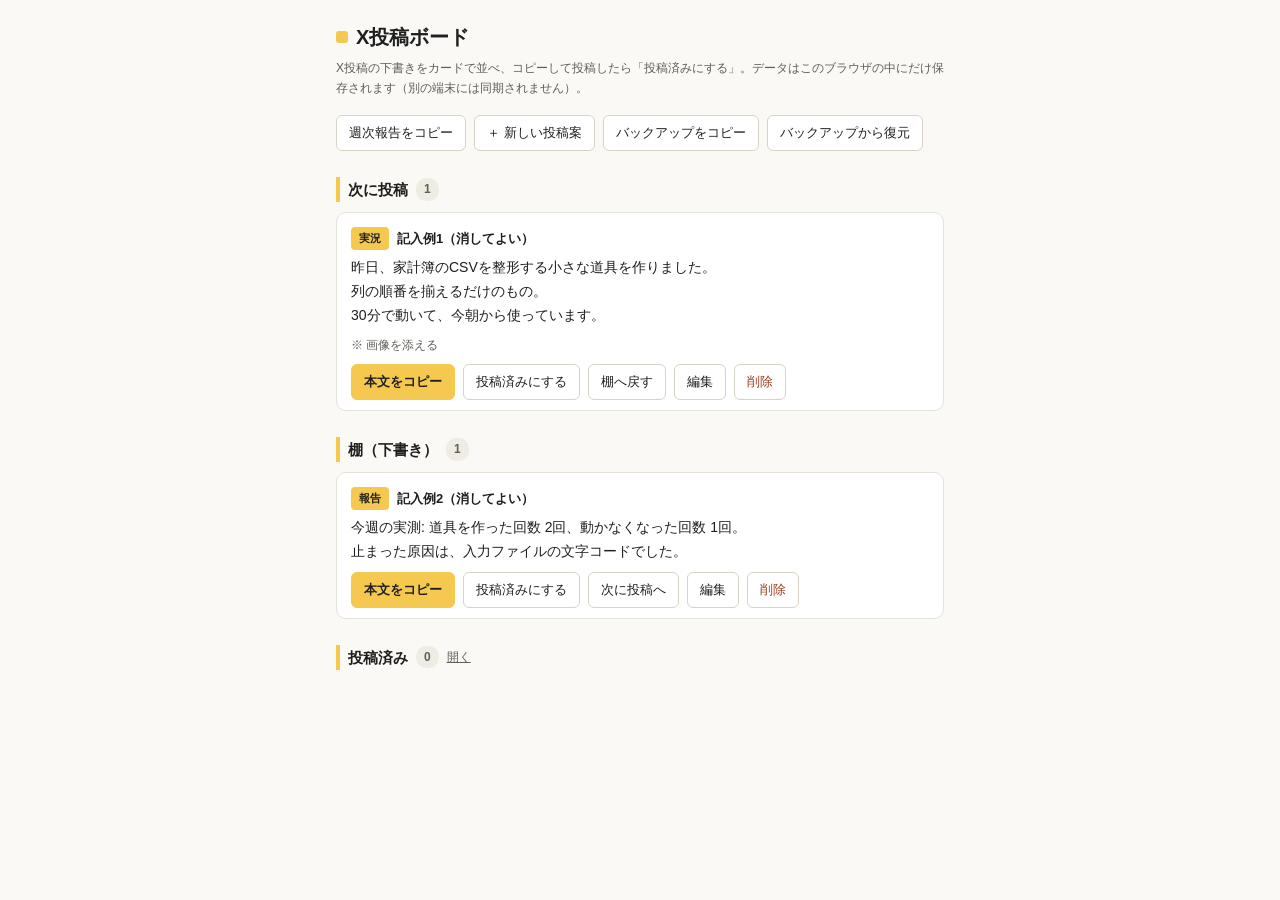
==== tools/x-board-v1/index.html @ 754b6269 "x-board-v1: X投稿ボード v1（HTML 1枚・index.html／README）・README の道具一覧に3本目を追加" ====
<!DOCTYPE html>
<html lang="ja">
<head>
<meta charset="UTF-8">
<meta name="viewport" content="width=device-width, initial-scale=1">
<meta name="robots" content="noindex, nofollow">
<title>X投稿ボード（下書きの置き場）</title>
<style>
  :root { --yellow:#f5c94f; --ink:#1f1f1f; --sub:#5f5f59; --line:#e5e2d9; --bg:#faf9f5; }
  * { box-sizing:border-box; }
  body { font-family:"Helvetica Neue","Hiragino Kaku Gothic ProN",Meiryo,sans-serif;
         background:var(--bg); color:var(--ink); margin:0; padding:20px 16px 64px;
         max-width:640px; margin-inline:auto; line-height:1.7; }
  h1 { font-size:20px; font-weight:800; margin:0; display:flex; align-items:center; gap:8px; }
  h1::before { content:""; width:12px; height:12px; background:var(--yellow); border-radius:3px; }
  .lead { font-size:12px; color:var(--sub); margin:4px 0 16px; }
  h2 { font-size:15px; font-weight:800; border-left:4px solid var(--yellow); padding-left:8px;
       margin:26px 0 10px; display:flex; align-items:center; gap:8px; }
  h2 .cnt { font-size:12px; background:#efece3; color:var(--sub); border-radius:10px; padding:1px 8px; }
  h2 .tgl { font-size:12px; color:var(--sub); font-weight:400; cursor:pointer; text-decoration:underline; }
  .card { background:#fff; border:1px solid var(--line); border-radius:10px; padding:14px 14px 10px; margin-bottom:12px; }
  .meta { display:flex; align-items:center; gap:8px; flex-wrap:wrap; margin-bottom:6px; }
  .type { background:var(--yellow); font-size:11px; font-weight:700; padding:2px 8px; border-radius:4px; }
  .ttl { font-size:13px; font-weight:700; }
  .date { font-size:11px; color:var(--sub); }
  .body { white-space:pre-wrap; font-size:14px; margin:4px 0 8px; }
  .note { font-size:12px; color:var(--sub); margin:0 0 8px; }
  .row { display:flex; gap:8px; flex-wrap:wrap; }
  button { font-size:13px; padding:8px 12px; border-radius:6px; border:1px solid #d7d3c7;
           background:#fff; color:var(--ink); cursor:pointer; }
  button.pri { background:var(--yellow); border-color:var(--yellow); font-weight:700; }
  button.danger { color:#993c1d; }
  textarea, input, select { width:100%; font-size:14px; font-family:inherit; line-height:1.7;
           border:1px solid #d7d3c7; border-radius:6px; padding:8px; }
  select { width:auto; }
  .addbox { background:#fff; border:1px dashed #d7d3c7; border-radius:10px; padding:14px; margin-bottom:20px; }
  .addbox > * + * { margin-top:8px; }
  .toolbar { display:flex; gap:8px; flex-wrap:wrap; margin-bottom:8px; }
  .empty { font-size:13px; color:var(--sub); }
  .toast { position:fixed; bottom:18px; left:50%; transform:translateX(-50%);
           background:var(--ink); color:#fff; font-size:13px; padding:8px 16px;
           border-radius:20px; opacity:0; transition:opacity .2s; pointer-events:none; }
  .toast.show { opacity:1; }
  .hidden { display:none; }
</style>
</head>
<body>
<h1>X投稿ボード</h1>
<p class="lead">X投稿の下書きをカードで並べ、コピーして投稿したら「投稿済みにする」。データはこのブラウザの中にだけ保存されます（別の端末には同期されません）。</p>

<div class="toolbar">
  <button id="btnWeekly">週次報告をコピー</button>
  <button id="btnAdd">＋ 新しい投稿案</button>
  <button id="btnBackup">バックアップをコピー</button>
  <button id="btnRestore">バックアップから復元</button>
</div>

<div id="addBox" class="addbox hidden">
  <input id="newTitle" placeholder="見出し（例: DBを作った話）">
  <select id="newType">
    <option>実況</option><option>報告</option><option>解説</option><option>問い</option>
  </select>
  <textarea id="newText" rows="5" placeholder="投稿文（下書きでOK）"></textarea>
  <button class="pri" id="btnCommitAdd">棚に追加</button>
</div>

<div id="restoreBox" class="addbox hidden">
  <textarea id="restoreText" rows="4" placeholder="バックアップ文字列を貼り付けて「復元する」"></textarea>
  <button class="pri" id="btnCommitRestore">復元する（現在のデータを上書き）</button>
</div>

<h2>次に投稿 <span class="cnt" id="cQueue"></span></h2>
<div id="secQueue"></div>

<h2>棚（下書き） <span class="cnt" id="cStock"></span></h2>
<div id="secStock"></div>

<h2>投稿済み <span class="cnt" id="cDone"></span> <span class="tgl" id="tglDone">開く</span></h2>
<div id="secDone" class="hidden"></div>

<div class="toast" id="toast"></div>

<script>
const KEY = "xboard-v1";   // ブラウザ内の保存キー。変えると別の置き場になる
const SEED = [
 {id:"p1",type:"実況",title:"記入例1（消してよい）",status:"queue",note:"画像を添える",
  text:"昨日、家計簿のCSVを整形する小さな道具を作りました。\n列の順番を揃えるだけのもの。\n30分で動いて、今朝から使っています。"},
 {id:"p2",type:"報告",title:"記入例2（消してよい）",status:"stock",note:"",
  text:"今週の実測: 道具を作った回数 2回、動かなくなった回数 1回。\n止まった原因は、入力ファイルの文字コードでした。"}
];
let posts, editingId = null;
function load(){ try{ posts = JSON.parse(localStorage.getItem(KEY)) || SEED; }catch(e){ posts = SEED; } }
function save(){ try{ localStorage.setItem(KEY, JSON.stringify(posts)); }catch(e){ toast("保存に失敗しました"); } render(); }
function jst(){ return new Date(Date.now()+9*3600*1000).toISOString().slice(0,10); }
function toast(msg){ const t=document.getElementById("toast"); t.textContent=msg; t.classList.add("show");
  setTimeout(()=>t.classList.remove("show"),1500); }
function copyText(s, msg){
  const ok=()=>toast(msg||"コピーしました");
  if(navigator.clipboard&&navigator.clipboard.writeText){ navigator.clipboard.writeText(s).then(ok).catch(()=>fb(s,ok)); }
  else fb(s,ok);
}
function fb(s,ok){ const ta=document.createElement("textarea"); ta.value=s; document.body.appendChild(ta);
  ta.select(); try{ document.execCommand("copy"); ok(); }catch(e){ toast("コピーできませんでした"); }
  document.body.removeChild(ta); }
function esc(s){ return s.replace(/[&<>"]/g,c=>({"&":"&amp;","<":"&lt;",">":"&gt;",'"':"&quot;"}[c])); }
function card(p){
  const d=document.createElement("div"); d.className="card";
  if(editingId===p.id){
    d.innerHTML=`<div class="meta"><span class="type">${esc(p.type)}</span><span class="ttl">${esc(p.title)}</span></div>
      <textarea rows="6" id="editTa">${esc(p.text)}</textarea>
      <div class="row" style="margin-top:8px">
        <button class="pri" data-act="saveEdit">保存</button>
        <button data-act="cancelEdit">やめる</button></div>`;
  } else {
    d.innerHTML=`<div class="meta"><span class="type">${esc(p.type)}</span><span class="ttl">${esc(p.title)}</span>
      ${p.doneAt?`<span class="date">投稿日 ${p.doneAt}</span>`:""}</div>
      <p class="body">${esc(p.text)}</p>
      ${p.note?`<p class="note">※ ${esc(p.note)}</p>`:""}
      <div class="row">
        <button class="pri" data-act="copy">本文をコピー</button>
        ${p.status!=="done"?`<button data-act="done">投稿済みにする</button>`:""}
        ${p.status==="stock"?`<button data-act="toQueue">次に投稿へ</button>`:""}
        ${p.status==="queue"?`<button data-act="toStock">棚へ戻す</button>`:""}
        ${p.status==="done"?`<button data-act="unDone">棚に戻す</button>`:""}
        <button data-act="edit">編集</button>
        <button class="danger" data-act="del">削除</button>
      </div>`;
  }
  d.addEventListener("click",e=>{
    const act=e.target.dataset&&e.target.dataset.act; if(!act) return;
    if(act==="copy") copyText(p.text);
    if(act==="done"){ p.status="done"; p.doneAt=jst(); save(); }
    if(act==="unDone"){ p.status="stock"; delete p.doneAt; save(); }
    if(act==="toQueue"){ p.status="queue"; save(); }
    if(act==="toStock"){ p.status="stock"; save(); }
    if(act==="edit"){ editingId=p.id; render(); }
    if(act==="cancelEdit"){ editingId=null; render(); }
    if(act==="saveEdit"){ p.text=d.querySelector("#editTa").value; editingId=null; save(); }
    if(act==="del"){ if(confirm("このカードを削除しますか？")){ posts=posts.filter(x=>x.id!==p.id); save(); } }
  });
  return d;
}
function render(){
  const q=posts.filter(p=>p.status==="queue"), s=posts.filter(p=>p.status==="stock"), dn=posts.filter(p=>p.status==="done");
  const fill=(id,arr,emptyMsg)=>{ const el=document.getElementById(id); el.innerHTML="";
    if(!arr.length){ el.innerHTML=`<p class="empty">${emptyMsg}</p>`; } else arr.forEach(p=>el.appendChild(card(p))); };
  fill("secQueue",q,"なし。「＋ 新しい投稿案」で追加するか、棚のカードを「次に投稿へ」。");
  fill("secStock",s,"空です。「＋ 新しい投稿案」で追加。");
  fill("secDone",dn,"まだありません。投稿したカードで「投稿済みにする」を押すとここに移ります。");
  document.getElementById("cQueue").textContent=q.length;
  document.getElementById("cStock").textContent=s.length;
  document.getElementById("cDone").textContent=dn.length;
}
document.getElementById("btnWeekly").onclick=()=>{
  const dn=posts.filter(p=>p.status==="done"), rest=posts.filter(p=>p.status!=="done");
  copyText(["【X投稿 週次報告】"+jst(),
    "投稿済み: "+(dn.length?dn.map(p=>`${p.doneAt||""} ${p.title}`).join("／"):"なし"),
    "残在庫: "+rest.map(p=>p.title).join("／")].join("\n"),"週次報告をコピーしました");
};
document.getElementById("btnAdd").onclick=()=>{ document.getElementById("addBox").classList.toggle("hidden"); };
document.getElementById("btnCommitAdd").onclick=()=>{
  const t=document.getElementById("newText").value.trim(); if(!t) return;
  posts.push({ id:"p"+Date.now(), type:document.getElementById("newType").value,
    title:(document.getElementById("newTitle").value.trim()||"（無題）"), status:"stock", note:"", text:t });
  document.getElementById("newText").value=""; document.getElementById("newTitle").value="";
  document.getElementById("addBox").classList.add("hidden"); save(); toast("棚に追加しました");
};
document.getElementById("btnBackup").onclick=()=>copyText(JSON.stringify(posts),"バックアップをコピーしました（メモ帳等に保存を）");
document.getElementById("btnRestore").onclick=()=>document.getElementById("restoreBox").classList.toggle("hidden");
document.getElementById("btnCommitRestore").onclick=()=>{
  try{ const d=JSON.parse(document.getElementById("restoreText").value); if(!Array.isArray(d)) throw 0;
    posts=d; save(); document.getElementById("restoreBox").classList.add("hidden"); toast("復元しました");
  }catch(e){ toast("復元できません。バックアップ文字列を確認してください"); }
};
document.getElementById("tglDone").onclick=e=>{
  const sec=document.getElementById("secDone"); sec.classList.toggle("hidden");
  e.target.textContent=sec.classList.contains("hidden")?"開く":"閉じる";
};
load(); render();
</script>
</body>
</html>
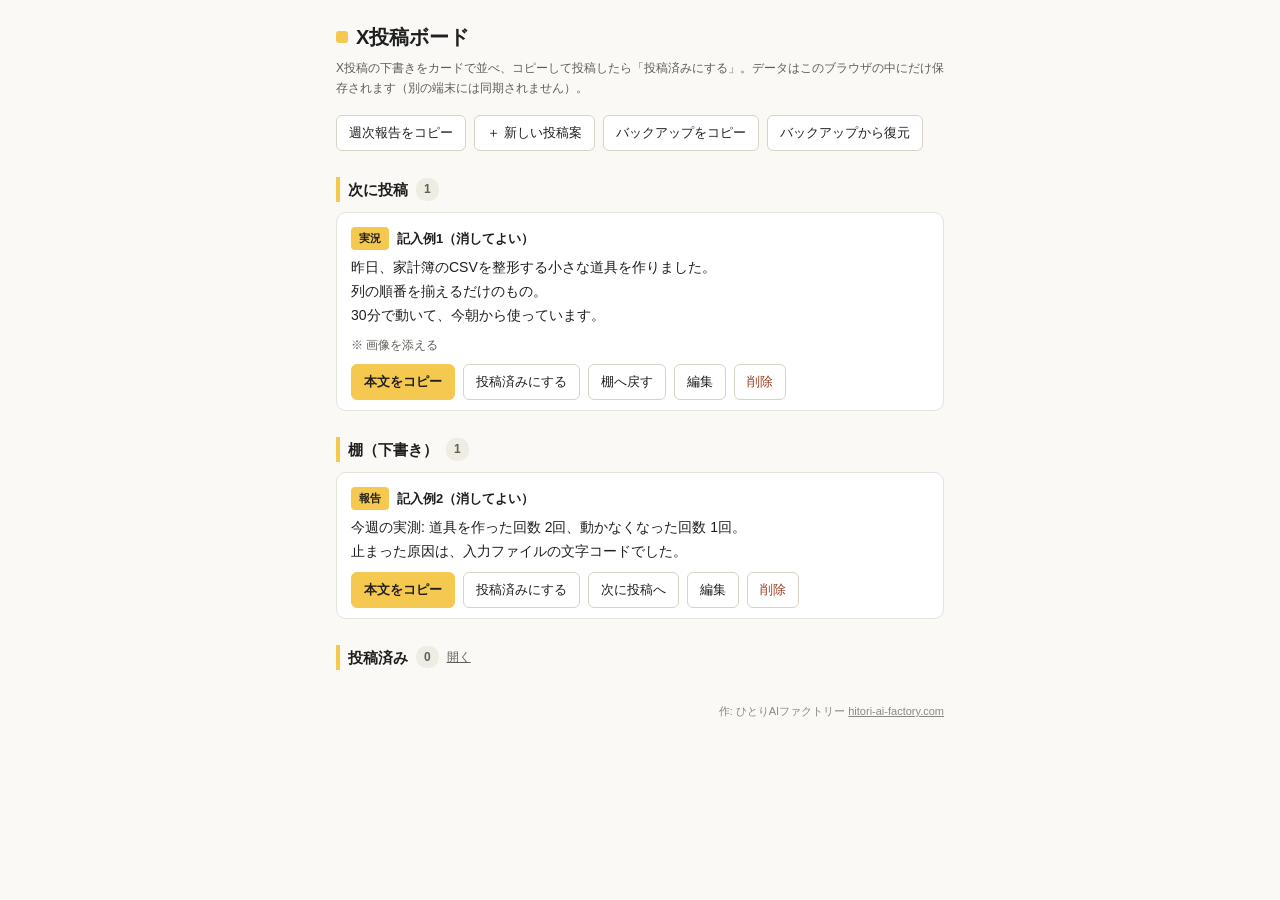
==== commit 14eab88d: "出典の1行を追加（作: ひとりAIファクトリー hitori-ai-factory.com・画面の最下部右）: x-autopost-board v1.0.1（config.yaml の board." ====
--- a/tools/x-board-v1/index.html
+++ b/tools/x-board-v1/index.html
@@ -178,5 +178,6 @@
 };
 load(); render();
 </script>
+<footer style="font-size:11px;color:#8a8a84;text-align:right;margin:32px 0 0">作: ひとりAIファクトリー <a href="https://hitori-ai-factory.com/" style="color:inherit">hitori-ai-factory.com</a></footer>
 </body>
 </html>
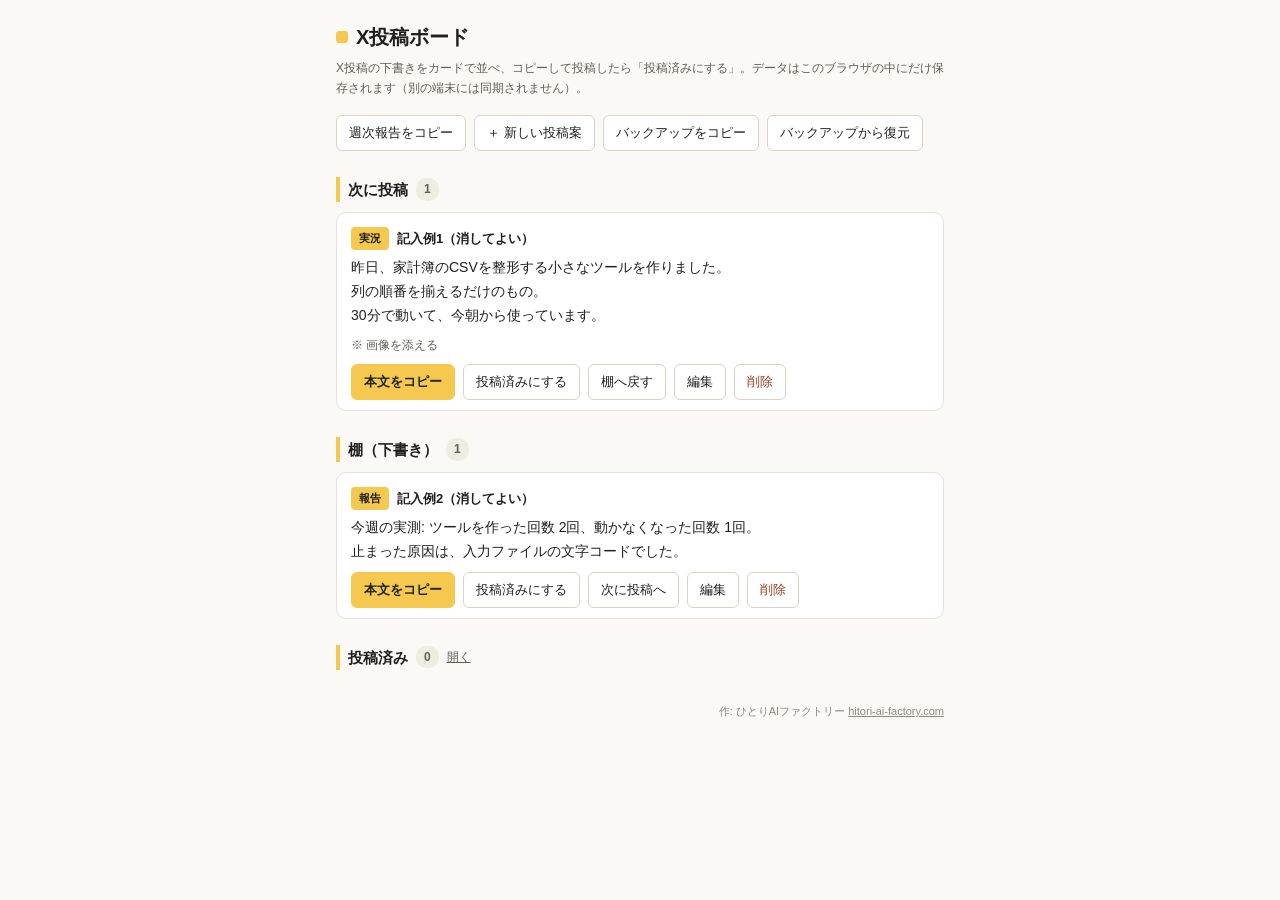
==== commit 292c9202: "表記を「ツール」に統一（道具→ツール・33件。例のHTMLは再生成）" ====
--- a/tools/x-board-v1/index.html
+++ b/tools/x-board-v1/index.html
@@ -84,9 +84,9 @@
 const KEY = "xboard-v1";   // ブラウザ内の保存キー。変えると別の置き場になる
 const SEED = [
  {id:"p1",type:"実況",title:"記入例1（消してよい）",status:"queue",note:"画像を添える",
-  text:"昨日、家計簿のCSVを整形する小さな道具を作りました。\n列の順番を揃えるだけのもの。\n30分で動いて、今朝から使っています。"},
+  text:"昨日、家計簿のCSVを整形する小さなツールを作りました。\n列の順番を揃えるだけのもの。\n30分で動いて、今朝から使っています。"},
  {id:"p2",type:"報告",title:"記入例2（消してよい）",status:"stock",note:"",
-  text:"今週の実測: 道具を作った回数 2回、動かなくなった回数 1回。\n止まった原因は、入力ファイルの文字コードでした。"}
+  text:"今週の実測: ツールを作った回数 2回、動かなくなった回数 1回。\n止まった原因は、入力ファイルの文字コードでした。"}
 ];
 let posts, editingId = null;
 function load(){ try{ posts = JSON.parse(localStorage.getItem(KEY)) || SEED; }catch(e){ posts = SEED; } }
